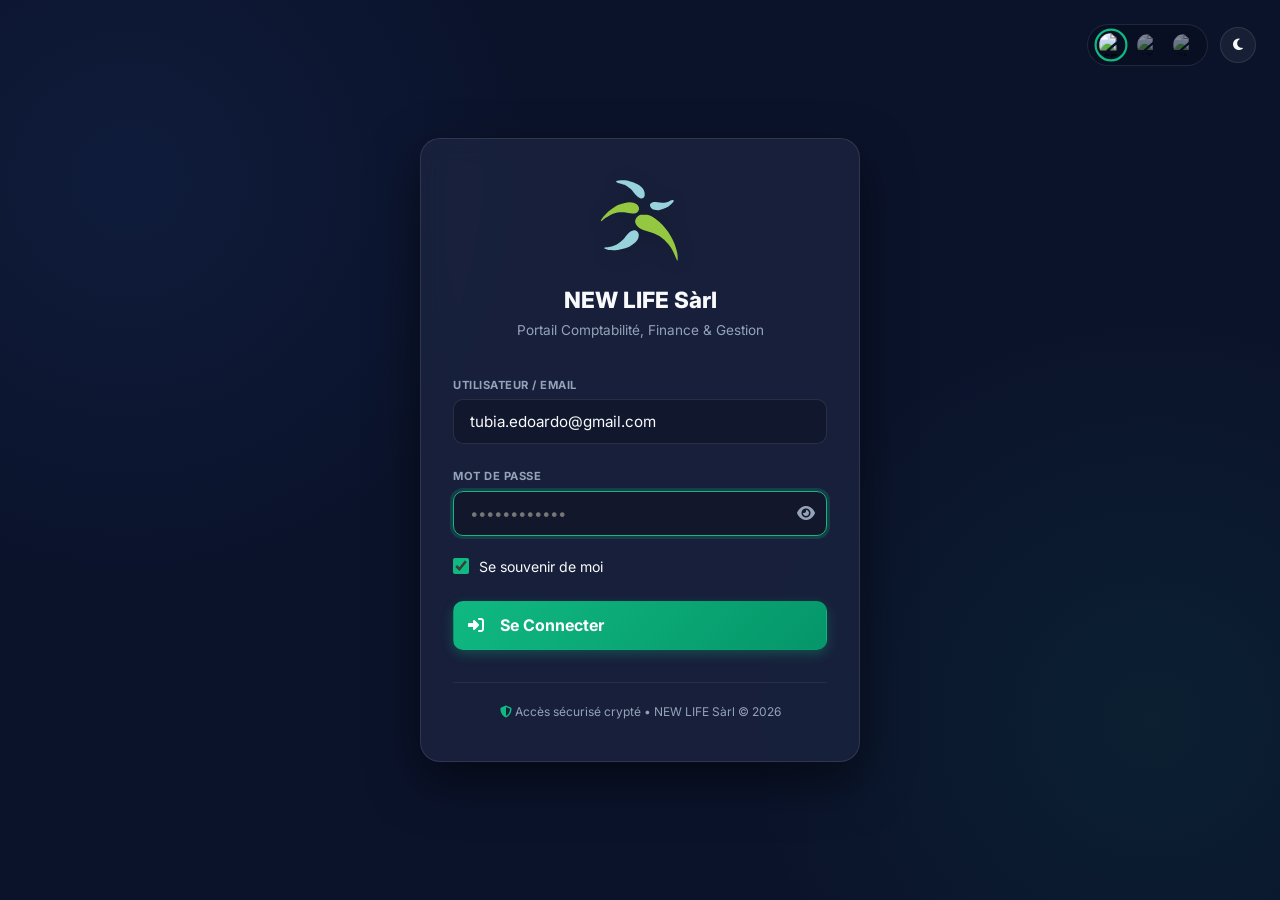
==== aml.html @ 0101e318 "mod 01" ====
<!DOCTYPE html>
<html lang="fr">
<head>
    <meta charset="UTF-8">
    <meta name="viewport" content="width=device-width, initial-scale=1.0">
    <meta http-equiv="Cache-Control" content="no-cache, no-store, must-revalidate">
    <meta http-equiv="Pragma" content="no-cache">
    <meta http-equiv="Expires" content="0">
    <title>Conformité AML / LBC-FT - NEW LIFE Sàrl</title>
    <!-- Google Fonts Inter -->
    <link href="https://fonts.googleapis.com/css2?family=Inter:wght@300;400;500;600;700;800&display=swap" rel="stylesheet">
    <!-- FontAwesome Icons -->
    <link rel="stylesheet" href="https://cdnjs.cloudflare.com/ajax/libs/font-awesome/6.4.0/css/all.min.css">
    <!-- SheetJS & jsPDF -->
    <script src="https://cdn.sheetjs.com/xlsx-latest/package/dist/xlsx.full.min.js"></script>
    <script src="https://cdnjs.cloudflare.com/ajax/libs/jspdf/2.5.1/jspdf.umd.min.js"></script>
    <script src="https://cdnjs.cloudflare.com/ajax/libs/jspdf-autotable/3.5.28/jspdf.plugin.autotable.min.js"></script>
    <!-- Stylesheet -->
    <link rel="stylesheet" href="style.css?v=20261008">
    <!-- Auth Guard -->
    <script src="auth.js"></script>
    <style>
        .asset-grid {
            display: grid;
            grid-template-columns: repeat(auto-fit, minmax(340px, 1fr));
            gap: 1.5rem;
            margin-bottom: 1.5rem;
        }
        .asset-card {
            background: var(--bg-dark-card);
            border: 1px solid var(--border-color);
            border-radius: 14px;
            padding: 1.25rem;
            position: relative;
            transition: all 0.2s ease;
        }
        .asset-card:hover {
            border-color: var(--accent-emerald);
            transform: translateY(-2px);
        }
        .asset-card.draggable-card {
            cursor: grab;
            user-select: none;
        }
        .asset-card.draggable-card:active {
            cursor: grabbing;
        }
        .asset-card.is-dragging {
            opacity: 0.35;
            transform: scale(0.97);
            border: 2px dashed var(--accent-emerald) !important;
            box-shadow: 0 12px 30px rgba(16, 185, 129, 0.25);
        }
        .asset-card.drag-over-target {
            border: 2px solid var(--accent-emerald) !important;
            box-shadow: 0 0 20px rgba(16, 185, 129, 0.45);
            transform: scale(1.02);
        }
        .drag-handle {
            cursor: grab;
            padding: 3px 6px;
            border-radius: 6px;
            color: var(--text-muted);
            background: rgba(255,255,255,0.04);
            border: 1px solid rgba(255,255,255,0.08);
            transition: all 0.2s ease;
            display: inline-flex;
            align-items: center;
            justify-content: center;
            font-size: 0.85rem;
        }
        .drag-handle:hover {
            color: var(--accent-emerald);
            border-color: var(--accent-emerald);
            background: rgba(16, 185, 129, 0.12);
        }
        .asset-badge-pcn {
            font-size: 0.75rem;
            font-weight: 700;
            padding: 0.2rem 0.5rem;
            border-radius: 6px;
            display: inline-block;
        }
        .aml-threshold-btn.active {
            box-shadow: 0 0 12px rgba(16, 185, 129, 0.4);
        }
    </style>
</head>
<body>
    <div class="app-container">
        <!-- Sidebar Navigation -->
        <aside class="sidebar glass-panel">
            <div class="logo-container">
                <img src="uploads/Loghi/Loghi NL Claude/NewLife_figura.svg" alt="NEW LIFE" class="logo-img">
                <div class="logo-title">NEW LIFE Sàrl</div>
                <div class="logo-subtitle">Luxembourg</div>
            </div>

            <nav class="nav-menu">
                <div class="nav-section-title" data-i18n="nav_section_modules">MODULES</div>
                <a href="index.html" class="nav-item">
                    <i class="fa-solid fa-building"></i>
                    <span data-i18n="nav_societe">La Société</span>
                </a>
                <a href="tableau_financier.html" class="nav-item">
                    <i class="fa-solid fa-chart-line"></i>
                    <span data-i18n="nav_tableau_financier">Tableau Financier</span>
                </a>
                <a href="banca.html" class="nav-item">
                    <i class="fa-solid fa-building-columns"></i>
                    <span data-i18n="nav_banca">Compte Courant</span>
                </a>
                <a href="contabilita.html" class="nav-item">
                    <i class="fa-solid fa-book-bookmark"></i>
                    <span data-i18n="nav_contabilita">Comptabilité PCN</span>
                </a>
                <a href="ammortamenti.html" class="nav-item">
                    <i class="fa-solid fa-calculator"></i>
                    <span data-i18n="nav_ammortamenti">Amortissements</span>
                </a>
                <a href="partecipazioni.html" class="nav-item">
                    <i class="fa-solid fa-shapes"></i>
                    <span data-i18n="nav_partecipazioni">Participations</span>
                </a>
                <a href="aml.html" class="nav-item active">
                    <i class="fa-solid fa-shield-halved"></i>
                    <span data-i18n="nav_aml">Conformité AML (LBC-FT)</span>
                </a>
                <a href="documenti.html" class="nav-item">
                    <i class="fa-solid fa-folder-open"></i>
                    <span data-i18n="nav_documenti">Documents Société</span>
                </a>
                <a href="strumenti.html" class="nav-item">
                    <i class="fa-solid fa-toolbox"></i>
                    <span data-i18n="nav_strumenti">Outils & Passwords</span>
                </a>

                <div class="nav-section-title" data-i18n="nav_section_tools">GESTION</div>
                <button class="btn-sidebar-action" onclick="refreshAppGlobalData(this)">
                    <i class="fa-solid fa-rotate-right"></i>
                    <span data-i18n="nav_refresh_data">Actualiser</span>
                </button>
            </nav>

            <div class="sidebar-footer">
                <div class="update-badge">
                    <span data-i18n="last_update">Dernière mise à jour :</span>
                    <strong id="sidebar-updated-at">--/--/----</strong>
                </div>
            </div>
        </aside>

        <!-- Main Content -->
        <main class="main-content">
            <!-- Topbar -->
            <header class="topbar glass-panel">
                <div class="topbar-title-area">
                    <h1 data-i18n="aml_title"><i class="fa-solid fa-shield-halved text-emerald"></i> Registre des Recettes & Conformité AML / LBC-FT</h1>
                    <p data-i18n="aml_desc">Contrôle anti-blanchiment des entrées de fonds, mandats d'administrateur et dossiers KYC (Loi 12 Nov 2004 / AED / CSSF).</p>
                </div>

                <div class="topbar-actions">
                    <!-- AML Manual Button -->
                    <button id="btn-open-aml-manual" class="btn btn-secondary btn-sm" onclick="openAmlManualModal()" style="display: flex; align-items: center; gap: 0.5rem; font-weight: 600; border-color: rgba(16,185,129,0.4); background: rgba(16,185,129,0.08); margin-right: 0.5rem;">
                        <i class="fa-solid fa-book-open text-emerald"></i>
                        <span data-i18n="btn_aml_manual">Guide & Manuel AML</span>
                    </button>

                    <!-- Language Selector -->
                    <div class="lang-selector">
                        <button class="lang-btn" data-lang="fr" title="Français">
                            <img src="https://flagcdn.com/w40/fr.png" alt="FR">
                        </button>
                        <button class="lang-btn" data-lang="it" title="Italiano">
                            <img src="https://flagcdn.com/w40/it.png" alt="IT">
                        </button>
                        <button class="lang-btn" data-lang="en" title="English">
                            <img src="https://flagcdn.com/w40/gb.png" alt="EN">
                        </button>
                    </div>

                    <!-- Theme Toggle -->
                    <button class="theme-toggle-btn" id="theme-toggle-btn" title="Changer de thème">
                        <i class="fa-solid fa-moon"></i>
                    </button>
                </div>
            </header>

            <!-- Summary KPI Strip -->
            <div class="kpi-grid">
                <div class="kpi-card">
                    <div class="kpi-header">
                        <span class="kpi-title" data-i18n="aml_kpi_total_volume">Volume Total Contrôlé</span>
                        <div class="kpi-icon emerald"><i class="fa-solid fa-vault"></i></div>
                    </div>
                    <div class="kpi-value text-emerald" id="aml-kpi-volume">863.676,06 €</div>
                </div>

                <div class="kpi-card">
                    <div class="kpi-header">
                        <span class="kpi-title" data-i18n="aml_kpi_total_ops">Factures & Recettes</span>
                        <div class="kpi-icon blue"><i class="fa-solid fa-file-invoice-dollar"></i></div>
                    </div>
                    <div class="kpi-value text-blue" id="aml-kpi-ops">109</div>
                </div>

                <div class="kpi-card">
                    <div class="kpi-header">
                        <span class="kpi-title" data-i18n="aml_kpi_compliant_pct">Conformité KYC</span>
                        <div class="kpi-icon emerald"><i class="fa-solid fa-circle-check"></i></div>
                    </div>
                    <div class="kpi-value text-emerald" id="aml-kpi-compliance">100%</div>
                </div>

                <div class="kpi-card">
                    <div class="kpi-header">
                        <span class="kpi-title" data-i18n="aml_kpi_attention">Vigilance Active</span>
                        <div class="kpi-icon amber"><i class="fa-solid fa-triangle-exclamation"></i></div>
                    </div>
                    <div class="kpi-value text-amber" id="aml-kpi-attention">0</div>
                </div>

                <div class="kpi-card">
                    <div class="kpi-header">
                        <span class="kpi-title" data-i18n="aml_kpi_pep_count">Exposition PEP / RBE</span>
                        <div class="kpi-icon cyan"><i class="fa-solid fa-user-shield"></i></div>
                    </div>
                    <div class="kpi-value text-cyan" id="aml-kpi-pep">0</div>
                </div>
            </div>

            <!-- Tab Navigation -->
            <div class="tabs-nav">
                <button class="tab-btn active" data-tab="tab-aml-registry" data-i18n="tab_aml_registry">1. Registre des Entrées & AML</button>
                <button class="tab-btn" data-tab="tab-aml-clients" data-i18n="tab_aml_clients">2. Cartographie Mandats & Clients</button>
                <button class="tab-btn" data-tab="tab-aml-matrix" data-i18n="tab_aml_matrix">3. Cadre Légal & Matrice Risques</button>
                <button class="tab-btn" data-tab="tab-aml-simulator" data-i18n="tab_aml_simulator">4. Simulateur Due Diligence</button>
            </div>

            <!-- TAB 1: Registre des Entrées & Contrôle AML -->
            <div class="tab-content active" id="tab-aml-registry">
                <!-- Advanced Filter Bar -->
                <div class="filter-bar glass-panel" style="margin-bottom: 1.25rem;">
                    <!-- Threshold Fast Buttons -->
                    <div class="filter-group" style="margin-bottom: 0.75rem; width: 100%;">
                        <label style="font-weight: 700; color: var(--text-muted); font-size: 0.8rem; display: block; margin-bottom: 0.35rem;">
                            <i class="fa-solid fa-filter text-emerald"></i> <span data-i18n="filter_aml_threshold">Seuils de Vigilance AML</span> :
                        </label>
                        <div style="display: flex; gap: 0.5rem; flex-wrap: wrap;">
                            <button class="btn btn-primary btn-sm aml-threshold-btn active" data-threshold="0">
                                <i class="fa-solid fa-layer-group"></i> <span data-i18n="filter_aml_all">Toutes Recettes (≥ 0 €)</span>
                            </button>
                            <button class="btn btn-secondary btn-sm aml-threshold-btn" data-threshold="5000">
                                <i class="fa-solid fa-shield-halved text-blue"></i> <span data-i18n="filter_aml_5k">≥ 5.000 € (Standard)</span>
                            </button>
                            <button class="btn btn-secondary btn-sm aml-threshold-btn" data-threshold="10000">
                                <i class="fa-solid fa-scale-balanced text-cyan"></i> <span data-i18n="filter_aml_10k">≥ 10.000 € (Seuil Légal UE)</span>
                            </button>
                            <button class="btn btn-secondary btn-sm aml-threshold-btn" data-threshold="25000">
                                <i class="fa-solid fa-gem text-purple" style="color: #a78bfa;"></i> <span data-i18n="filter_aml_25k">≥ 25.000 € (Grandes Facturations)</span>
                            </button>
                        </div>
                    </div>

                    <!-- Dropdown Filters & Search -->
                    <div style="display: grid; grid-template-columns: repeat(auto-fit, minmax(200px, 1fr)); gap: 0.75rem; width: 100%;">
                        <div>
                            <label style="font-size: 0.75rem; color: var(--text-muted); display: block; margin-bottom: 0.25rem;" data-i18n="lbl_search_aml">Recherche (Société, facture...)</label>
                            <input type="text" id="aml-search-input" class="filter-input" style="width: 100%;" placeholder="Rechercher..." data-i18n-placeholder="ph_search_aml">
                        </div>

                        <div>
                            <label style="font-size: 0.75rem; color: var(--text-muted); display: block; margin-bottom: 0.25rem;" data-i18n="filter_client">Société Débitrice</label>
                            <select id="aml-filter-client" class="filter-select" style="width: 100%;">
                                <!-- Populated dynamically -->
                            </select>
                        </div>

                        <div>
                            <label style="font-size: 0.75rem; color: var(--text-muted); display: block; margin-bottom: 0.25rem;" data-i18n="filter_year">Exercice Fiscal</label>
                            <select id="aml-filter-year" class="filter-select" style="width: 100%;">
                                <option value="ALL">Tous les exercices</option>
                                <option value="2026">2026 (En cours)</option>
                                <option value="2025">2025 (Clôturé)</option>
                                <option value="2024">2024 (Clôturé)</option>
                                <option value="2023">2023</option>
                                <option value="2022">2022</option>
                                <option value="2021">2021</option>
                                <option value="2020">2020</option>
                                <option value="2019">2019</option>
                            </select>
                        </div>

                        <div>
                            <label style="font-size: 0.75rem; color: var(--text-muted); display: block; margin-bottom: 0.25rem;" data-i18n="filter_entity_type">Type de Société</label>
                            <select id="aml-filter-entity-type" class="filter-select" style="width: 100%;">
                                <option value="ALL">Toutes les formes</option>
                                <option value="SICAV_REGULEE">SICAV / Fonds Régulé CSSF</option>
                                <option value="SPF_PATRIMONIALE">SPF (Société Patrimoniale)</option>
                                <option value="SARL_COMMERCIALE">Sàrl Commerciale</option>
                                <option value="SA_COMMERCIALE">SA Commerciale</option>
                                <option value="SCSP_INVESTISSEMENT">SCSp Véhicule d'Investissement</option>
                            </select>
                        </div>

                        <div>
                            <label style="font-size: 0.75rem; color: var(--text-muted); display: block; margin-bottom: 0.25rem;" data-i18n="filter_kyc_status">Statut KYC</label>
                            <select id="aml-filter-kyc-status" class="filter-select" style="width: 100%;">
                                <option value="ALL">Tous les statuts</option>
                                <option value="CONFORME">🟢 Conforme</option>
                                <option value="A_COMPLETER">🟡 À Compléter</option>
                                <option value="VIGILANCE_RENFORCEE">🔴 Vigilance Renforcée</option>
                            </select>
                        </div>
                    </div>
                </div>

                <!-- Table Container -->
                <div class="chart-card">
                    <div class="chart-header">
                        <h2 class="chart-title"><i class="fa-solid fa-list-check text-emerald"></i> <span data-i18n="aml_table_title">Registre Exhaustif des Encaissements Contrôlés</span></h2>
                        <div class="filter-group">
                            <button id="btn-export-aml-excel" class="btn btn-secondary btn-sm">
                                <i class="fa-solid fa-file-excel text-emerald"></i> <span data-i18n="btn_export_aml_excel">Excel</span>
                            </button>
                            <button id="btn-export-aml-csv" class="btn btn-secondary btn-sm">
                                <i class="fa-solid fa-file-csv text-blue"></i> <span data-i18n="btn_export_aml_csv">CSV</span>
                            </button>
                            <button id="btn-export-aml-pdf" class="btn btn-primary btn-sm">
                                <i class="fa-solid fa-file-pdf"></i> <span data-i18n="btn_export_aml_pdf">Rapport PDF</span>
                            </button>
                        </div>
                    </div>

                    <div class="table-container">
                        <table class="custom-table" id="aml-registry-table">
                            <thead>
                                <tr>
                                    <th data-i18n="th_date">Date</th>
                                    <th data-i18n="th_client_debtor">Société Débitrice</th>
                                    <th data-i18n="th_mandate_service">Mandat / Prestation</th>
                                    <th data-i18n="th_invoice_nr">N° Facture</th>
                                    <th class="text-right" data-i18n="th_amount_ht">Montant HT</th>
                                    <th class="text-right" data-i18n="th_tva">TVA</th>
                                    <th class="text-right" data-i18n="th_amount_ttc">Total TTC (€)</th>
                                    <th style="text-align: center;" data-i18n="th_aml_level">Seuil AML</th>
                                    <th style="text-align: center;" data-i18n="th_aml_risk">Risque AML</th>
                                    <th style="text-align: center;" data-i18n="th_kyc_status">Statut KYC</th>
                                    <th style="text-align: center;" data-i18n="th_action_kyc">Dossier KYC</th>
                                </tr>
                            </thead>
                            <tbody id="aml-registry-tbody">
                                <!-- Injected dynamically via JS -->
                            </tbody>
                        </table>
                    </div>
                </div>
            </div>

            <!-- TAB 2: Cartographie des Clients & Mandats -->
            <div class="tab-content" id="tab-aml-clients">
                <div style="display: flex; justify-content: space-between; align-items: center; margin-bottom: 1.25rem; background: var(--bg-dark-card); border: 1px solid var(--border-color); border-radius: 12px; padding: 0.85rem 1.25rem; flex-wrap: wrap; gap: 0.75rem;">
                    <div style="display: flex; align-items: center; gap: 0.75rem; font-size: 0.875rem; color: var(--text-muted);">
                        <span style="display: inline-flex; align-items: center; justify-content: center; width: 34px; height: 34px; border-radius: 8px; background: rgba(16, 185, 129, 0.15); color: var(--accent-emerald);">
                            <i class="fa-solid fa-arrows-up-down-left-right"></i>
                        </span>
                        <div>
                            <strong style="color: var(--text-main);" data-i18n="aml_drag_title">Mode Réorganisation Libre (Drag & Drop)</strong>
                            <div style="font-size: 0.8rem; color: var(--text-muted);" data-i18n="aml_drag_desc">Glissez-déposez les fiches pour les réorganiser. L'ordre est sauvegardé automatiquement.</div>
                        </div>
                    </div>
                    <button class="btn btn-secondary btn-sm" onclick="resetAmlCardsOrder()" title="Réinitialiser l'ordre" style="display: inline-flex; align-items: center; gap: 0.4rem; white-space: nowrap;">
                        <i class="fa-solid fa-arrow-rotate-left"></i> <span data-i18n="btn_reset_order">Réinitialiser l'Ordre</span>
                    </button>
                </div>
                <div class="asset-grid" id="aml-clients-container">
                    <!-- Populated dynamically via JS -->
                </div>
            </div>

            <!-- TAB 3: Cadre Légal & Matrice des Risques -->
            <div class="tab-content" id="tab-aml-matrix">
                <div id="aml-matrix-content">
                    <!-- Populated dynamically via JS -->
                </div>
            </div>

            <!-- TAB 4: Simulateur Due Diligence -->
            <div class="tab-content" id="tab-aml-simulator">
                <div class="chart-card">
                    <div class="chart-header">
                        <h2 class="chart-title"><i class="fa-solid fa-wand-magic-sparkles text-emerald"></i> <span data-i18n="aml_sim_title">Simulateur d'Évaluation de Risque Client (Due Diligence Tool)</span></h2>
                    </div>

                    <p style="font-size: 0.85rem; color: var(--text-muted); margin-bottom: 1.5rem;" data-i18n="aml_sim_intro">
                        Évaluez instantanément le score de risque LBC-FT (0 à 100) et déterminez le niveau de vigilance requis (Standard ou Renforcée) pour tout nouveau mandat d'administrateur ou client.
                    </p>

                    <div class="charts-grid-equal" style="margin-bottom: 1.5rem;">
                        <div>
                            <label style="font-weight: 600; font-size: 0.85rem; color: var(--text-muted); display: block; margin-bottom: 0.35rem;" data-i18n="aml_sim_lbl_entity">Forme Juridique & Statut</label>
                            <select id="sim-entity-type" class="filter-select" style="width: 100%;">
                                <option value="SICAV_REGULEE">SICAV / Fonds Régulé CSSF (Faible risque)</option>
                                <option value="INSTITUTION_REGULEE">Société de Gestion / Banque (Faible risque)</option>
                                <option value="SARL_COMMERCIALE" selected>Société Commerciale Sàrl (Risque Standard)</option>
                                <option value="SA_COMMERCIALE">Société Anonyme SA (Risque Standard)</option>
                                <option value="SPF_PATRIMONIALE">SPF - Société de Gestion de Patrimoine Familial</option>
                                <option value="SCSP_INVESTISSEMENT">SCSp - Société en Commandite Spéciale</option>
                            </select>
                        </div>

                        <div>
                            <label style="font-weight: 600; font-size: 0.85rem; color: var(--text-muted); display: block; margin-bottom: 0.35rem;" data-i18n="aml_sim_lbl_jurisdiction">Juridiction du Siège Social</label>
                            <select id="sim-country" class="filter-select" style="width: 100%;">
                                <option value="LU" selected>Luxembourg (Place financière régulée)</option>
                                <option value="IT">Italie (Union Européenne)</option>
                                <option value="FR">France (Union Européenne)</option>
                                <option value="BE">Belgique (Union Européenne)</option>
                                <option value="DE">Allemagne (Union Européenne)</option>
                                <option value="CH">Suisse (Pays tiers équivalent)</option>
                                <option value="BR">Brésil (Vigilance investissement international)</option>
                                <option value="OTHER">Autre Pays Tiers (Hors UE)</option>
                            </select>
                        </div>

                        <div>
                            <label style="font-weight: 600; font-size: 0.85rem; color: var(--text-muted); display: block; margin-bottom: 0.35rem;" data-i18n="aml_sim_lbl_pep">Présence d'une Personne Politiquement Exposée (PEP)</label>
                            <select id="sim-is-pep" class="filter-select" style="width: 100%;">
                                <option value="NO" selected>Non (Aucun dirigeant ou UBO n'est PEP)</option>
                                <option value="YES">Oui (Dirigeant ou Bénéficiaire Effectif PEP)</option>
                            </select>
                        </div>

                        <div>
                            <label style="font-weight: 600; font-size: 0.85rem; color: var(--text-muted); display: block; margin-bottom: 0.35rem;" data-i18n="aml_sim_lbl_structure">Structure de l'Actionnariat / UBO</label>
                            <select id="sim-structure" class="filter-select" style="width: 100%;">
                                <option value="DIRECT" selected>Directe & Transparente (Personne physique directe)</option>
                                <option value="COMPLEX">Chaîne de détention avec plusieurs holdings</option>
                                <option value="TRUST">Fiducie / Trust / Structure fiduciaire</option>
                            </select>
                        </div>

                        <div>
                            <label style="font-weight: 600; font-size: 0.85rem; color: var(--text-muted); display: block; margin-bottom: 0.35rem;" data-i18n="aml_sim_lbl_volume">Volume Annuel d'Honoraires Prévu (€)</label>
                            <input type="number" id="sim-volume" class="filter-input" style="width: 100%;" value="20000" placeholder="20000">
                        </div>
                    </div>

                    <div style="margin-bottom: 1.5rem;">
                        <button id="btn-calc-due-diligence" class="btn btn-primary">
                            <i class="fa-solid fa-calculator"></i> <span data-i18n="aml_sim_btn_calc">Calculer l'Évaluation Due Diligence</span>
                        </button>
                    </div>

                    <div id="sim-results-box">
                        <!-- Injected via JS -->
                    </div>
                </div>
            </div>
        </main>
    </div>

    <!-- Modal Dossier KYC / AML -->
    <div class="modal-overlay" id="aml-kyc-modal">
        <div class="modal-container" style="max-width: 750px;">
            <div class="modal-header">
                <h3 class="modal-title" id="modal-kyc-title"><i class="fa-solid fa-shield-halved text-emerald"></i> <span data-i18n="kyc_modal_title">Dossier KYC / AML</span></h3>
                <button class="modal-close-btn" onclick="closeAmlKycModal()">&times;</button>
            </div>
            <div class="modal-body" id="modal-kyc-body">
                <div style="display: grid; grid-template-columns: 1fr 1fr; gap: 1rem; margin-bottom: 1rem;">
                    <div>
                        <label style="font-size: 0.75rem; color: var(--text-muted); display: block; margin-bottom: 0.25rem;" data-i18n="kyc_lbl_legal_name">Dénomination Légale</label>
                        <input type="text" id="kyc-input-legal-name" class="filter-input" style="width: 100%;">
                    </div>
                    <div>
                        <label style="font-size: 0.75rem; color: var(--text-muted); display: block; margin-bottom: 0.25rem;" data-i18n="kyc_lbl_entity_type">Forme Juridique</label>
                        <select id="kyc-input-entity-type" class="filter-select" style="width: 100%;">
                            <option value="SICAV_REGULEE">SICAV Régulée CSSF</option>
                            <option value="INSTITUTION_REGULEE">Institution Régulée / Société de Gestion</option>
                            <option value="SPF_PATRIMONIALE">SPF (Société Patrimoniale Familiale)</option>
                            <option value="SARL_COMMERCIALE">Sàrl Commerciale</option>
                            <option value="SA_COMMERCIALE">SA Commerciale</option>
                            <option value="SCSP_INVESTISSEMENT">SCSp Véhicule d'Investissement</option>
                        </select>
                    </div>
                    <div>
                        <label style="font-size: 0.75rem; color: var(--text-muted); display: block; margin-bottom: 0.25rem;" data-i18n="kyc_lbl_rcs">N° RCSL Luxembourg</label>
                        <input type="text" id="kyc-input-rcs" class="filter-input" style="width: 100%;">
                    </div>
                    <div>
                        <label style="font-size: 0.75rem; color: var(--text-muted); display: block; margin-bottom: 0.25rem;" data-i18n="kyc_lbl_matricule">N° Matricule National</label>
                        <input type="text" id="kyc-input-matricule" class="filter-input" style="width: 100%;">
                    </div>
                    <div>
                        <label style="font-size: 0.75rem; color: var(--text-muted); display: block; margin-bottom: 0.25rem;" data-i18n="kyc_lbl_tva">N° TVA</label>
                        <input type="text" id="kyc-input-tva" class="filter-input" style="width: 100%;">
                    </div>
                    <div>
                        <label style="font-size: 0.75rem; color: var(--text-muted); display: block; margin-bottom: 0.25rem;" data-i18n="kyc_lbl_country">Pays du Siège</label>
                        <input type="text" id="kyc-input-country" class="filter-input" style="width: 100%;">
                    </div>
                    <div style="grid-column: 1 / -1;">
                        <label style="font-size: 0.75rem; color: var(--text-muted); display: block; margin-bottom: 0.25rem;" data-i18n="kyc_lbl_address">Adresse du Siège Social</label>
                        <input type="text" id="kyc-input-address" class="filter-input" style="width: 100%;">
                    </div>
                    <div>
                        <label style="font-size: 0.75rem; color: var(--text-muted); display: block; margin-bottom: 0.25rem;" data-i18n="kyc_lbl_postal_code">Code Postal</label>
                        <input type="text" id="kyc-input-postal-code" class="filter-input" style="width: 100%;">
                    </div>
                    <div>
                        <label style="font-size: 0.75rem; color: var(--text-muted); display: block; margin-bottom: 0.25rem;" data-i18n="kyc_lbl_city">Ville</label>
                        <input type="text" id="kyc-input-city" class="filter-input" style="width: 100%;">
                    </div>
                    <div style="grid-column: 1 / -1;">
                        <label style="font-size: 0.75rem; color: var(--text-muted); display: block; margin-bottom: 0.25rem;" data-i18n="kyc_lbl_mandate">Nature du Mandat / Prestations</label>
                        <input type="text" id="kyc-input-mandate" class="filter-input" style="width: 100%;">
                    </div>
                    <div>
                        <label style="font-size: 0.75rem; color: var(--text-muted); display: block; margin-bottom: 0.25rem;" data-i18n="kyc_lbl_risk_level">Niveau de Risque LBC-FT</label>
                        <select id="kyc-input-risk-level" class="filter-select" style="width: 100%;">
                            <option value="LOW">🟢 Faible (Low Risk)</option>
                            <option value="MEDIUM">🟡 Moyen (Medium Risk)</option>
                            <option value="HIGH">🔴 Élevé (High Risk / EDD)</option>
                        </select>
                    </div>
                    <div>
                        <label style="font-size: 0.75rem; color: var(--text-muted); display: block; margin-bottom: 0.25rem;" data-i18n="kyc_lbl_kyc_status">Statut de Conformité Dossier</label>
                        <select id="kyc-input-kyc-status" class="filter-select" style="width: 100%;">
                            <option value="CONFORME">🟢 Conforme (Complet)</option>
                            <option value="A_COMPLETER">🟡 À Compléter</option>
                            <option value="VIGILANCE_RENFORCEE">🔴 Vigilance Renforcée</option>
                        </select>
                    </div>
                    <div style="grid-column: 1 / -1; display: flex; align-items: center; gap: 0.5rem; background: rgba(255,255,255,0.03); padding: 0.75rem; border-radius: 8px;">
                        <input type="checkbox" id="kyc-input-is-pep" style="width: 18px; height: 18px;">
                        <label for="kyc-input-is-pep" style="font-weight: 600; font-size: 0.85rem; cursor: pointer;" data-i18n="kyc_lbl_pep_checkbox">
                            Personne Politiquement Exposée (PEP) ou liée à une PEP
                        </label>
                    </div>
                    <div style="grid-column: 1 / -1;">
                        <label style="font-size: 0.75rem; color: var(--text-muted); display: block; margin-bottom: 0.25rem;" data-i18n="kyc_lbl_pep_details">Détails PEP (Fonction officielle, pays...)</label>
                        <input type="text" id="kyc-input-pep-details" class="filter-input" style="width: 100%;" placeholder="Laisser vide si non PEP">
                    </div>
                </div>

                <div style="margin-bottom: 1rem;">
                    <label style="font-weight: 700; font-size: 0.85rem; color: var(--text-main); display: block; margin-bottom: 0.5rem;" data-i18n="kyc_lbl_ubo_section">
                        <i class="fa-solid fa-users text-emerald"></i> Bénéficiaires Effectifs (UBO / RBE) :
                    </label>
                    <div id="kyc-ubo-list-container">
                        <!-- Injected via JS -->
                    </div>
                </div>

                <div>
                    <label style="font-size: 0.75rem; color: var(--text-muted); display: block; margin-bottom: 0.25rem;" data-i18n="kyc_lbl_notes">Notes d'Audit & Pièces de Conformité</label>
                    <textarea id="kyc-input-notes" class="filter-input" style="width: 100%; height: 75px;" placeholder="Commentaires de Due Diligence..."></textarea>
                </div>
            </div>
            <div class="modal-footer">
                <button class="btn btn-secondary" onclick="closeAmlKycModal()" data-i18n="btn_cancel">Annuler</button>
                <button class="btn btn-primary" onclick="saveAmlKycModalData()">
                    <i class="fa-solid fa-floppy-disk"></i> <span data-i18n="btn_save_kyc">Enregistrer le Dossier</span>
                </button>
            </div>
        </div>
    </div>

    <!-- Modal Manuale / Guide AML LBC-FT -->
    <div class="modal-overlay" id="aml-manual-modal" style="display: none;">
        <div class="modal-content glass-panel" style="max-width: 950px; width: 95%; max-height: 90vh; display: flex; flex-direction: column;">
            <div class="modal-header" style="display: flex; justify-content: space-between; align-items: center; border-bottom: 1px solid var(--border-color); padding-bottom: 0.85rem;">
                <div style="display: flex; align-items: center; gap: 0.75rem;">
                    <i class="fa-solid fa-book-bookmark text-emerald" style="font-size: 1.4rem;"></i>
                    <div>
                        <h3 data-i18n="modal_manual_title" style="margin: 0; font-size: 1.15rem; font-weight: 700;">Guide Méthodologique & Manuel d'Utilisation AML / LBC-FT</h3>
                        <p data-i18n="modal_manual_sub" style="margin: 0; font-size: 0.75rem; color: var(--text-muted);">Loi du 12 Nov. 2004 • AED • Mandats d'Administrateur & Due Diligence</p>
                    </div>
                </div>
                <button class="btn-close" onclick="closeAmlManualModal()" style="background:none; border:none; color:var(--text-muted); font-size:1.25rem; cursor:pointer;"><i class="fa-solid fa-xmark"></i></button>
            </div>

            <!-- Toolbar in modal: Language selector + Actions -->
            <div style="display: flex; justify-content: space-between; align-items: center; padding: 0.75rem 1rem; background: rgba(255,255,255,0.02); border-bottom: 1px solid var(--border-color); flex-wrap: wrap; gap: 0.5rem;">
                <div class="filter-group-pills" style="margin: 0; display: flex; gap: 0.35rem;">
                    <button class="filter-pill manual-lang-pill active" data-manual-lang="it" onclick="setManualModalLang('it')">🇮🇹 Italiano</button>
                    <button class="filter-pill manual-lang-pill" data-manual-lang="fr" onclick="setManualModalLang('fr')">🇫🇷 Français</button>
                    <button class="filter-pill manual-lang-pill" data-manual-lang="en" onclick="setManualModalLang('en')">🇬🇧 English</button>
                </div>
                <div style="display: flex; gap: 0.5rem;">
                    <button class="btn btn-secondary btn-sm" onclick="printManualContent()">
                        <i class="fa-solid fa-print"></i> <span data-i18n="btn_print_manual">Imprimer</span>
                    </button>
                    <button class="btn btn-secondary btn-sm" onclick="openManualPdfTab()">
                        <i class="fa-solid fa-arrow-up-right-from-square"></i> <span data-i18n="btn_open_pdf_tab">Ouvrir PDF</span>
                    </button>
                    <button class="btn btn-primary btn-sm" onclick="downloadCurrentManualPdf()">
                        <i class="fa-solid fa-file-pdf"></i> <span data-i18n="btn_download_manual_pdf">Télécharger PDF</span>
                    </button>
                </div>
            </div>

            <!-- Reader Body -->
            <div class="modal-body" id="aml-manual-reader-body" style="overflow-y: auto; padding: 1.5rem; flex: 1; line-height: 1.6; font-size: 0.9rem; color: var(--text-main);">
                <!-- Dynamically populated via JS -->
            </div>

            <div class="modal-footer" style="display: flex; justify-content: space-between; align-items: center; border-top: 1px solid var(--border-color); padding-top: 0.75rem;">
                <span id="manual-footer-pdf-name" style="font-size: 0.75rem; color: var(--text-muted); font-family: monospace;">docs/Manuale_Conformita_AML_Antiriciclaggio_NEW_LIFE_IT.pdf</span>
                <button class="btn btn-secondary" onclick="closeAmlManualModal()" data-i18n="btn_close">Fermer</button>
            </div>
        </div>
    </div>

    <!-- Data & Scripts -->
    <script src="data.js?v=1791829229"></script>
    <script src="aml_data.js?v=1791829229"></script>
    <script src="i18n.js?v=20261008"></script>
    <script src="aml_app.js?v=20261008"></script>
</body>
</html>
---- style.css ----
:root {
    --bg-dark: #0b132b;
    --bg-dark-card: #1c2541;
    --bg-panel: rgba(28, 37, 65, 0.75);
    --text-main: #f8fafc;
    --text-muted: #94a3b8;
    --accent-emerald: #10b981;
    --accent-emerald-hover: #059669;
    --accent-blue: #3b82f6;
    --accent-blue-hover: #2563eb;
    --accent-amber: #f59e0b;
    --accent-rose: #f43f5e;
    --accent-cyan: #06b6d4;
    --border-color: rgba(255, 255, 255, 0.1);
    --border-subtle: rgba(255, 255, 255, 0.06);
    --glass-shadow: 0 10px 30px 0 rgba(0, 0, 0, 0.45);
    --sidebar-width: 290px;
}

/* Light Theme Variables */
body.theme-light {
    --bg-dark: #f1f5f9;
    --bg-dark-card: #ffffff;
    --bg-panel: rgba(255, 255, 255, 0.85);
    --text-main: #0f172a;
    --text-muted: #64748b;
    --border-color: #cbd5e1;
    --border-subtle: #e2e8f0;
    --glass-shadow: 0 10px 25px rgba(0, 0, 0, 0.06);
}

* {
    margin: 0;
    padding: 0;
    box-sizing: border-box;
    font-family: 'Inter', -apple-system, BlinkMacSystemFont, "Segoe UI", Roboto, sans-serif;
}

body {
    background-color: var(--bg-dark);
    color: var(--text-main);
    background-image: 
        radial-gradient(circle at 10% 20%, rgba(59, 130, 246, 0.08), transparent 30%),
        radial-gradient(circle at 90% 80%, rgba(16, 185, 129, 0.08), transparent 30%);
    background-attachment: fixed;
    min-height: 100vh;
    font-size: 14px;
    line-height: 1.5;
}

/* Utilities */
.text-emerald { color: var(--accent-emerald) !important; }
.text-blue { color: var(--accent-blue) !important; }
.text-amber { color: var(--accent-amber) !important; }
.text-rose { color: var(--accent-rose) !important; }
.text-cyan { color: var(--accent-cyan) !important; }
.text-muted { color: var(--text-muted) !important; }
.text-bold { font-weight: 700; }
.text-right { text-align: right; white-space: nowrap; }
.text-center { text-align: center; }

.glass-panel {
    background: var(--bg-panel);
    backdrop-filter: blur(14px);
    -webkit-backdrop-filter: blur(14px);
    border: 1px solid var(--border-color);
    border-radius: 14px;
    box-shadow: var(--glass-shadow);
}

.app-container {
    display: flex;
    min-height: 100vh;
}

/* Sidebar */
.sidebar {
    width: var(--sidebar-width);
    padding: 1.5rem 1.25rem;
    display: flex;
    flex-direction: column;
    margin: 1rem;
    height: calc(100vh - 2rem);
    position: sticky;
    top: 1rem;
    overflow-y: auto;
    z-index: 50;
    transition: all 0.3s ease;
}

.logo-container {
    display: flex;
    flex-direction: column;
    align-items: center;
    padding-bottom: 1.25rem;
    margin-bottom: 1.25rem;
    border-bottom: 1px solid var(--border-color);
    text-align: center;
}

.logo-badge {
    display: inline-flex;
    align-items: center;
    justify-content: center;
    width: 48px;
    height: 48px;
    border-radius: 12px;
    background: linear-gradient(135deg, #10b981, #0ea5e9);
    color: white;
    font-size: 1.5rem;
    font-weight: 800;
    margin-bottom: 0.5rem;
    box-shadow: 0 4px 15px rgba(16, 185, 129, 0.3);
}

.logo-img {
    max-width: 60px;
    max-height: 60px;
    height: auto;
    margin-bottom: 0.5rem;
    object-fit: contain;
    filter: drop-shadow(0 4px 10px rgba(0, 0, 0, 0.15));
    transition: transform 0.25s ease;
}

.logo-img:hover {
    transform: scale(1.05);
}

.logo-title {
    font-size: 1.2rem;
    font-weight: 800;
    letter-spacing: 0.5px;
    color: var(--text-main);
}

.logo-subtitle {
    font-size: 0.75rem;
    color: var(--text-muted);
    font-weight: 500;
}

.nav-menu {
    flex: 1;
    display: flex;
    flex-direction: column;
    gap: 0.4rem;
}

.nav-section-title {
    font-size: 0.7rem;
    text-transform: uppercase;
    letter-spacing: 1px;
    color: var(--text-muted);
    margin: 0.75rem 0 0.25rem 0.5rem;
    font-weight: 700;
}

.nav-item {
    display: flex;
    align-items: center;
    gap: 0.85rem;
    padding: 0.75rem 1rem;
    color: var(--text-muted);
    text-decoration: none;
    border-radius: 10px;
    font-weight: 600;
    font-size: 0.9rem;
    transition: all 0.2s ease;
    border: 1px solid transparent;
    flex: 1;
}

.nav-item-container {
    display: flex;
    align-items: center;
    position: relative;
    width: 100%;
    margin-bottom: 0.25rem;
}

.nav-eye-toggle-btn {
    background: none;
    border: none;
    cursor: pointer;
    padding: 0.4rem 0.6rem;
    border-radius: 8px;
    font-size: 1rem;
    transition: all 0.2s ease;
    margin-left: 0.35rem;
    display: inline-flex;
    align-items: center;
    justify-content: center;
    flex-shrink: 0;
}

.nav-eye-toggle-btn:hover {
    background: rgba(255, 255, 255, 0.12);
    transform: scale(1.15);
}

.nav-eye-active {
    color: var(--accent-emerald) !important;
}

.nav-eye-hidden {
    color: var(--accent-rose) !important;
}

.nav-item.nav-item-disabled {
    opacity: 0.55;
    border-color: rgba(244, 63, 94, 0.3);
}

.nav-item:hover {
    color: var(--text-main);
    background: rgba(255, 255, 255, 0.05);
    border-color: var(--border-subtle);
}

.nav-item.active {
    color: #ffffff;
    background: linear-gradient(135deg, rgba(16, 185, 129, 0.25), rgba(59, 130, 246, 0.2));
    border-color: rgba(16, 185, 129, 0.4);
    box-shadow: 0 4px 12px rgba(16, 185, 129, 0.15);
}

body.theme-light .nav-item.active {
    color: #065f46;
    background: #e6fcf5;
    border-color: #10b981;
}

.nav-item i {
    font-size: 1.1rem;
    width: 22px;
    text-align: center;
}

.sidebar-footer {
    padding-top: 1rem;
    border-top: 1px solid var(--border-color);
    margin-top: auto;
    font-size: 0.8rem;
}

.update-badge {
    background: rgba(255, 255, 255, 0.04);
    border: 1px solid var(--border-color);
    padding: 0.6rem 0.8rem;
    border-radius: 8px;
    margin-bottom: 0.75rem;
    display: flex;
    flex-direction: column;
    gap: 0.2rem;
}

.update-badge strong {
    font-family: 'JetBrains Mono', 'Segoe UI Mono', monospace;
    font-size: 0.82rem;
    color: var(--text-main);
    transition: all 0.3s ease;
}

.update-badge strong.updated-flash {
    color: var(--accent-emerald) !important;
    text-shadow: 0 0 10px rgba(16, 185, 129, 0.6);
    transform: scale(1.02);
}

.btn-sidebar-action {
    width: 100%;
    padding: 0.6rem;
    border-radius: 8px;
    border: 1px solid var(--border-color);
    background: rgba(255, 255, 255, 0.05);
    color: var(--text-main);
    font-weight: 600;
    cursor: pointer;
    display: flex;
    align-items: center;
    justify-content: center;
    gap: 0.5rem;
    transition: all 0.2s;
}

.btn-sidebar-action:hover {
    background: rgba(16, 185, 129, 0.15);
    border-color: var(--accent-emerald);
    color: var(--accent-emerald);
}

/* Main Content */
.main-content {
    flex: 1;
    padding: 1rem 1.5rem 2rem 0.5rem;
    overflow-x: hidden;
    max-width: calc(100vw - var(--sidebar-width) - 2rem);
}

/* Topbar */
.topbar {
    display: flex;
    justify-content: space-between;
    align-items: center;
    padding: 1rem 1.5rem;
    margin-bottom: 1.5rem;
    border-radius: 14px;
}

.topbar-title-area h1 {
    font-size: 1.45rem;
    font-weight: 800;
    color: var(--text-main);
    display: flex;
    align-items: center;
    gap: 0.65rem;
}

.topbar-title-area p {
    font-size: 0.85rem;
    color: var(--text-muted);
}

.topbar-actions {
    display: flex;
    align-items: center;
    gap: 1rem;
}

/* Lang Switcher */
.lang-selector {
    display: flex;
    align-items: center;
    gap: 0.4rem;
    background: rgba(0, 0, 0, 0.2);
    padding: 0.3rem 0.5rem;
    border-radius: 30px;
    border: 1px solid var(--border-color);
}

body.theme-light .lang-selector {
    background: #e2e8f0;
}

.lang-btn {
    background: none;
    border: 2px solid transparent;
    cursor: pointer;
    padding: 2px;
    border-radius: 50%;
    display: flex;
    align-items: center;
    justify-content: center;
    opacity: 0.5;
    transition: all 0.2s;
}

.lang-btn.active {
    opacity: 1;
    border-color: var(--accent-emerald);
    transform: scale(1.1);
}

.lang-btn img {
    width: 22px;
    height: 22px;
    border-radius: 50%;
    object-fit: cover;
}

.theme-toggle-btn {
    background: rgba(255, 255, 255, 0.05);
    border: 1px solid var(--border-color);
    color: var(--text-main);
    width: 36px;
    height: 36px;
    border-radius: 50%;
    display: flex;
    align-items: center;
    justify-content: center;
    cursor: pointer;
    transition: all 0.2s;
}

.theme-toggle-btn:hover {
    background: rgba(255, 255, 255, 0.1);
    color: var(--accent-amber);
}

/* KPI Cards Grid */
.kpi-grid {
    display: grid;
    grid-template-columns: repeat(auto-fit, minmax(240px, 1fr));
    gap: 1.25rem;
    margin-bottom: 1.5rem;
}

.kpi-card {
    background: var(--bg-dark-card);
    border: 1px solid var(--border-color);
    border-radius: 14px;
    padding: 1.25rem;
    position: relative;
    overflow: hidden;
    transition: transform 0.2s, border-color 0.2s, box-shadow 0.2s;
}

.kpi-card:hover {
    transform: translateY(-3px);
    border-color: rgba(16, 185, 129, 0.4);
    box-shadow: 0 8px 24px rgba(0, 0, 0, 0.3);
}

.kpi-header {
    display: flex;
    justify-content: space-between;
    align-items: center;
    margin-bottom: 0.75rem;
}

.kpi-title {
    font-size: 0.8rem;
    font-weight: 700;
    text-transform: uppercase;
    letter-spacing: 0.5px;
    color: var(--text-muted);
}

.kpi-icon {
    width: 38px;
    height: 38px;
    border-radius: 10px;
    display: flex;
    align-items: center;
    justify-content: center;
    font-size: 1.1rem;
}

.kpi-icon.emerald { background: rgba(16, 185, 129, 0.15); color: var(--accent-emerald); }
.kpi-icon.blue { background: rgba(59, 130, 246, 0.15); color: var(--accent-blue); }
.kpi-icon.amber { background: rgba(245, 158, 11, 0.15); color: var(--accent-amber); }
.kpi-icon.rose { background: rgba(244, 63, 94, 0.15); color: var(--accent-rose); }
.kpi-icon.cyan { background: rgba(6, 182, 212, 0.15); color: var(--accent-cyan); }

.kpi-value {
    font-size: 1.65rem;
    font-weight: 800;
    color: var(--text-main);
    letter-spacing: -0.5px;
    margin-bottom: 0.25rem;
}

.kpi-sub {
    font-size: 0.75rem;
    color: var(--text-muted);
    display: flex;
    align-items: center;
    gap: 0.35rem;
}

/* Filters and Controls */
.filter-bar {
    display: flex;
    flex-wrap: wrap;
    align-items: center;
    justify-content: space-between;
    gap: 1rem;
    padding: 1rem 1.25rem;
    margin-bottom: 1.5rem;
    border-radius: 12px;
}

.filter-group {
    display: flex;
    flex-wrap: wrap;
    align-items: center;
    gap: 0.75rem;
}

.filter-input, .filter-select {
    background: rgba(0, 0, 0, 0.25);
    border: 1px solid var(--border-color);
    color: var(--text-main);
    padding: 0.55rem 0.85rem;
    border-radius: 8px;
    font-size: 0.85rem;
    outline: none;
    transition: border-color 0.2s;
}

body.theme-light .filter-input, body.theme-light .filter-select {
    background: #ffffff;
    border-color: #cbd5e1;
}

.filter-input:focus, .filter-select:focus {
    border-color: var(--accent-emerald);
}

.filter-select option {
    background: var(--bg-dark-card);
    color: var(--text-main);
}

body.theme-light .filter-select option {
    background: #ffffff;
    color: #0f172a;
}

/* Buttons */
.btn {
    display: inline-flex;
    align-items: center;
    gap: 0.5rem;
    padding: 0.55rem 1rem;
    border-radius: 8px;
    font-size: 0.85rem;
    font-weight: 600;
    cursor: pointer;
    border: 1px solid transparent;
    transition: all 0.2s ease;
    text-decoration: none;
}

.btn-primary {
    background: linear-gradient(135deg, var(--accent-emerald), #059669);
    color: white;
    box-shadow: 0 4px 12px rgba(16, 185, 129, 0.3);
}

.btn-primary:hover {
    background: linear-gradient(135deg, #059669, #047857);
    transform: translateY(-1px);
}

.btn-secondary {
    background: rgba(255, 255, 255, 0.08);
    border-color: var(--border-color);
    color: var(--text-main);
}

.btn-secondary:hover {
    background: rgba(255, 255, 255, 0.15);
    border-color: var(--text-muted);
}

.btn-outline-emerald {
    background: transparent;
    border-color: var(--accent-emerald);
    color: var(--accent-emerald);
}

.btn-outline-emerald:hover {
    background: rgba(16, 185, 129, 0.15);
}

.btn-outline-rose {
    background: transparent;
    border-color: var(--accent-rose);
    color: var(--accent-rose);
}

.btn-outline-rose:hover {
    background: rgba(244, 63, 94, 0.15);
}

.btn-sm {
    padding: 0.35rem 0.65rem;
    font-size: 0.78rem;
}

/* Data Tables */
.table-container {
    overflow-x: auto;
    border-radius: 12px;
    border: 1px solid var(--border-color);
    margin-bottom: 1.5rem;
}

.custom-table {
    width: 100%;
    border-collapse: collapse;
    text-align: left;
    font-size: 0.85rem;
}

.custom-table th {
    background: rgba(0, 0, 0, 0.3);
    color: var(--text-muted);
    font-weight: 700;
    text-transform: uppercase;
    font-size: 0.75rem;
    letter-spacing: 0.5px;
    padding: 0.85rem 1rem;
    border-bottom: 1px solid var(--border-color);
    white-space: nowrap;
}

body.theme-light .custom-table th {
    background: #f8fafc;
}

.custom-table td {
    padding: 0.8rem 1rem;
    border-bottom: 1px solid var(--border-subtle);
    color: var(--text-main);
    vertical-align: middle;
}

.custom-table td.text-right {
    text-align: right;
    white-space: nowrap;
}

.custom-table tr:hover {
    background: rgba(255, 255, 255, 0.03);
}

body.theme-light .custom-table tr:hover {
    background: rgba(0, 0, 0, 0.02);
}

.custom-table tr:last-child td {
    border-bottom: none;
}

/* Badges */
.badge {
    display: inline-flex;
    align-items: center;
    gap: 0.3rem;
    padding: 0.2rem 0.55rem;
    border-radius: 6px;
    font-size: 0.75rem;
    font-weight: 600;
}

.badge-entree {
    background: rgba(16, 185, 129, 0.18);
    color: #34d399;
    border: 1px solid rgba(16, 185, 129, 0.3);
}

.badge-sortie {
    background: rgba(244, 63, 94, 0.18);
    color: #fb7185;
    border: 1px solid rgba(244, 63, 94, 0.3);
}

.badge-ord {
    background: rgba(59, 130, 246, 0.15);
    color: #60a5fa;
    border: 1px solid rgba(59, 130, 246, 0.3);
}

.badge-ext {
    background: rgba(245, 158, 11, 0.15);
    color: #fbbf24;
    border: 1px solid rgba(245, 158, 11, 0.3);
}

/* Chart Card */
.chart-card {
    background: var(--bg-dark-card);
    border: 1px solid var(--border-color);
    border-radius: 14px;
    padding: 1.25rem;
    margin-bottom: 1.5rem;
}

.chart-header {
    display: flex;
    justify-content: space-between;
    align-items: center;
    margin-bottom: 1rem;
}

.chart-title {
    font-size: 1rem;
    font-weight: 700;
    color: var(--text-main);
    display: flex;
    align-items: center;
    gap: 0.5rem;
}

.chart-wrapper {
    position: relative;
    width: 100%;
    min-height: 280px;
}

/* Modals */
.modal-overlay {
    position: fixed;
    top: 0;
    left: 0;
    width: 100vw;
    height: 100vh;
    background: rgba(0, 0, 0, 0.75);
    backdrop-filter: blur(8px);
    display: none;
    align-items: center;
    justify-content: center;
    z-index: 1000;
    padding: 1.5rem;
}

.modal-overlay.active {
    display: flex;
}

.modal-container {
    background: var(--bg-dark-card);
    border: 1px solid var(--border-color);
    border-radius: 16px;
    width: 100%;
    max-width: 900px;
    max-height: 90vh;
    overflow-y: auto;
    box-shadow: 0 20px 40px rgba(0, 0, 0, 0.6);
    display: flex;
    flex-direction: column;
}

.modal-header {
    display: flex;
    justify-content: space-between;
    align-items: center;
    padding: 1.25rem 1.5rem;
    border-bottom: 1px solid var(--border-color);
}

.modal-title {
    font-size: 1.15rem;
    font-weight: 700;
    color: var(--text-main);
    display: flex;
    align-items: center;
    gap: 0.5rem;
}

.modal-close-btn {
    background: none;
    border: none;
    color: var(--text-muted);
    font-size: 1.25rem;
    cursor: pointer;
    transition: color 0.2s;
}

.modal-close-btn:hover {
    color: var(--accent-rose);
}

.modal-body {
    padding: 1.5rem;
    flex: 1;
    overflow-y: auto;
}

.modal-footer {
    padding: 1rem 1.5rem;
    border-top: 1px solid var(--border-color);
    display: flex;
    justify-content: flex-end;
    gap: 0.75rem;
}

/* Tabs */
.tabs-nav {
    display: flex;
    gap: 0.5rem;
    border-bottom: 1px solid var(--border-color);
    margin-bottom: 1.5rem;
}

.tab-btn {
    background: none;
    border: none;
    padding: 0.75rem 1.25rem;
    color: var(--text-muted);
    font-weight: 600;
    cursor: pointer;
    position: relative;
    font-size: 0.9rem;
    transition: color 0.2s;
}

.tab-btn:hover {
    color: var(--text-main);
}

.tab-btn.active {
    color: var(--accent-emerald);
}

.tab-btn.active::after {
    content: '';
    position: absolute;
    bottom: -1px;
    left: 0;
    width: 100%;
    height: 2px;
    background: var(--accent-emerald);
}

.tab-content {
    display: none;
}

.tab-content.active {
    display: block;
}

/* Document cards */
.doc-grid {
    display: grid;
    grid-template-columns: repeat(auto-fill, minmax(280px, 1fr));
    gap: 1.25rem;
}

.doc-card {
    background: var(--bg-dark-card);
    border: 1px solid var(--border-color);
    border-radius: 12px;
    padding: 1.25rem;
    display: flex;
    flex-direction: column;
    justify-content: space-between;
    transition: transform 0.2s ease, box-shadow 0.2s ease, border-color 0.2s ease, opacity 0.2s ease;
    cursor: grab;
    user-select: none;
    position: relative;
}

.doc-card:active {
    cursor: grabbing;
}

.doc-card:hover {
    transform: translateY(-2px);
    border-color: rgba(59, 130, 246, 0.4);
    box-shadow: 0 8px 20px rgba(0, 0, 0, 0.25);
}

.doc-card.dragging {
    opacity: 0.35;
    transform: scale(0.96);
    border: 2px dashed var(--accent-blue) !important;
    background: rgba(59, 130, 246, 0.06) !important;
    box-shadow: none !important;
}

.doc-card.drag-over {
    border-color: var(--accent-emerald) !important;
    background: rgba(16, 185, 129, 0.08) !important;
    box-shadow: 0 0 0 2px var(--accent-emerald), 0 12px 28px rgba(0, 0, 0, 0.35) !important;
    transform: translateY(-4px) scale(1.02);
}

.doc-drag-handle {
    display: inline-flex;
    align-items: center;
    gap: 0.25rem;
    background: rgba(255, 255, 255, 0.05);
    border: 1px solid var(--border-subtle);
    padding: 0.25rem 0.45rem;
    border-radius: 8px;
    cursor: grab;
    transition: all 0.2s ease;
    user-select: none;
}

.doc-card:hover .doc-drag-handle {
    border-color: rgba(59, 130, 246, 0.35);
    background: rgba(59, 130, 246, 0.08);
}

.doc-drag-handle:hover {
    background: rgba(59, 130, 246, 0.15);
}

.doc-move-btn {
    background: none;
    border: none;
    color: var(--text-muted);
    cursor: pointer;
    padding: 0.15rem 0.35rem;
    border-radius: 4px;
    font-size: 0.72rem;
    display: inline-flex;
    align-items: center;
    justify-content: center;
    transition: all 0.15s ease;
}

.doc-move-btn:hover:not(:disabled) {
    color: var(--accent-blue);
    background: rgba(59, 130, 246, 0.25);
    transform: scale(1.1);
}

.doc-move-btn:disabled {
    cursor: not-allowed;
    opacity: 0.25;
}

.doc-drag-badge {
    display: inline-flex;
    align-items: center;
    gap: 0.4rem;
    font-size: 0.78rem;
    padding: 0.45rem 0.8rem;
    border-radius: 8px;
    background: rgba(59, 130, 246, 0.12);
    border: 1px solid rgba(59, 130, 246, 0.25);
    color: var(--accent-blue);
    font-weight: 600;
}

.doc-icon-wrapper {
    width: 44px;
    height: 44px;
    border-radius: 10px;
    background: rgba(59, 130, 246, 0.15);
    color: var(--accent-blue);
    display: flex;
    align-items: center;
    justify-content: center;
    font-size: 1.35rem;
}

.doc-name {
    font-weight: 700;
    font-size: 0.95rem;
    margin-bottom: 0.35rem;
    color: var(--text-main);
    word-break: break-word;
}

.doc-meta {
    font-size: 0.78rem;
    color: var(--text-muted);
    margin-bottom: 1rem;
    display: flex;
    flex-direction: column;
    gap: 0.25rem;
}

.doc-actions {
    display: flex;
    align-items: center;
    justify-content: space-between;
    padding-top: 0.75rem;
    border-top: 1px solid var(--border-subtle);
}

.doc-action-group {
    display: flex;
    gap: 0.4rem;
}

.doc-btn-icon {
    width: 32px;
    height: 32px;
    border-radius: 6px;
    display: flex;
    align-items: center;
    justify-content: center;
    border: 1px solid var(--border-color);
    background: rgba(255, 255, 255, 0.04);
    color: var(--text-muted);
    cursor: pointer;
    transition: all 0.2s;
    text-decoration: none;
}

.doc-btn-icon:hover {
    color: var(--text-main);
    background: rgba(255, 255, 255, 0.12);
}

.doc-btn-icon.view {
    color: var(--accent-blue);
}

.doc-btn-icon.view.available {
    background: rgba(16, 185, 129, 0.15);
    border-color: rgba(16, 185, 129, 0.4);
    color: #10b981;
}

.doc-btn-icon.view.available i {
    color: #10b981 !important;
}

.doc-btn-icon.view.available:hover {
    background: rgba(16, 185, 129, 0.28);
    border-color: #10b981;
    color: #34d399;
    box-shadow: 0 0 10px rgba(16, 185, 129, 0.35);
    transform: scale(1.08);
}

.doc-btn-icon.view.empty {
    background: rgba(255, 255, 255, 0.03);
    border-color: rgba(255, 255, 255, 0.08);
    color: #64748b;
    opacity: 0.6;
}

.doc-btn-icon.view.empty i {
    color: #64748b !important;
}

.doc-btn-icon.view.empty:hover {
    opacity: 0.95;
    background: rgba(255, 255, 255, 0.08);
    border-color: rgba(255, 255, 255, 0.25);
    color: #94a3b8;
}

.doc-btn-icon.delete:hover {
    color: var(--accent-rose);
    border-color: var(--accent-rose);
}

.doc-btn-icon.edit:hover {
    color: var(--accent-amber);
    border-color: var(--accent-amber);
}

/* Participations Module Styles */
.participation-grid {
    display: grid;
    grid-template-columns: repeat(auto-fill, minmax(360px, 1fr));
    gap: 1.5rem;
    margin-bottom: 2rem;
}

.part-card {
    background: var(--bg-dark-card);
    border: 1px solid var(--border-color);
    border-radius: 14px;
    padding: 1.5rem;
    display: flex;
    flex-direction: column;
    justify-content: space-between;
    transition: all 0.25s ease;
    position: relative;
    overflow: hidden;
}

.part-card:hover {
    transform: translateY(-3px);
    border-color: rgba(59, 130, 246, 0.45);
    box-shadow: 0 10px 25px rgba(0, 0, 0, 0.35);
}

.part-card-header {
    display: flex;
    justify-content: space-between;
    align-items: flex-start;
    margin-bottom: 1rem;
    gap: 0.75rem;
}

.part-entity-info {
    display: flex;
    align-items: center;
    gap: 0.85rem;
}

.part-flag-icon {
    width: 44px;
    height: 44px;
    border-radius: 10px;
    display: flex;
    align-items: center;
    justify-content: center;
    font-size: 1.5rem;
    background: rgba(255, 255, 255, 0.05);
    border: 1px solid var(--border-color);
    flex-shrink: 0;
}

.part-entity-title {
    font-size: 1.1rem;
    font-weight: 800;
    color: var(--text-main);
    line-height: 1.25;
}

.part-entity-subtitle {
    font-size: 0.78rem;
    color: var(--text-muted);
    display: flex;
    align-items: center;
    gap: 0.4rem;
    margin-top: 0.2rem;
}

.part-metrics-box {
    background: rgba(0, 0, 0, 0.2);
    border: 1px solid var(--border-subtle);
    border-radius: 10px;
    padding: 1rem;
    margin: 1rem 0;
    display: grid;
    grid-template-columns: 1fr 1fr;
    gap: 0.75rem;
}

body.theme-light .part-metrics-box {
    background: #f8fafc;
    border-color: #e2e8f0;
}

.part-metric-item {
    display: flex;
    flex-direction: column;
}

.part-metric-label {
    font-size: 0.72rem;
    color: var(--text-muted);
    text-transform: uppercase;
    letter-spacing: 0.5px;
    font-weight: 600;
}

.part-metric-val {
    font-size: 1.15rem;
    font-weight: 800;
    color: var(--text-main);
    margin-top: 0.15rem;
}

.part-doc-vault {
    margin-top: 1rem;
    border-top: 1px solid var(--border-subtle);
    padding-top: 0.9rem;
}

.part-doc-vault-title {
    font-size: 0.8rem;
    font-weight: 700;
    color: var(--text-muted);
    display: flex;
    align-items: center;
    justify-content: space-between;
    margin-bottom: 0.65rem;
}

.part-doc-list {
    display: flex;
    flex-direction: column;
    gap: 0.45rem;
    max-height: 180px;
    overflow-y: auto;
}

.part-doc-item {
    display: flex;
    align-items: center;
    justify-content: space-between;
    background: rgba(255, 255, 255, 0.03);
    border: 1px solid var(--border-subtle);
    border-radius: 8px;
    padding: 0.45rem 0.65rem;
    font-size: 0.8rem;
    transition: all 0.2s ease;
}

.part-doc-item:hover {
    background: rgba(255, 255, 255, 0.07);
    border-color: rgba(59, 130, 246, 0.3);
}

.part-doc-info {
    display: flex;
    align-items: center;
    gap: 0.5rem;
    overflow: hidden;
    text-overflow: ellipsis;
    white-space: nowrap;
}

.part-doc-info i {
    font-size: 1rem;
}

.part-doc-name {
    font-weight: 600;
    color: var(--text-main);
    overflow: hidden;
    text-overflow: ellipsis;
    white-space: nowrap;
    max-width: 180px;
}

.part-doc-date {
    font-size: 0.7rem;
    color: var(--text-muted);
}

.part-footer-actions {
    display: flex;
    align-items: center;
    justify-content: space-between;
    margin-top: 1.25rem;
    padding-top: 0.85rem;
    border-top: 1px solid var(--border-subtle);
}

.badge-country {
    background: rgba(59, 130, 246, 0.15);
    color: var(--accent-blue);
    border: 1px solid rgba(59, 130, 246, 0.3);
    padding: 0.2rem 0.5rem;
    border-radius: 6px;
    font-size: 0.72rem;
    font-weight: 700;
    display: inline-flex;
    align-items: center;
    gap: 0.3rem;
}

.badge-pcn {
    background: rgba(16, 185, 129, 0.15);
    color: var(--accent-emerald);
    border: 1px solid rgba(16, 185, 129, 0.3);
    padding: 0.2rem 0.5rem;
    border-radius: 6px;
    font-size: 0.72rem;
    font-weight: 700;
}

/* ===================================================
   MODULE STRUMENTI & GESTIONE PASSWORD / UTENTI
=================================================== */
.vault-grid {
    display: grid;
    grid-template-columns: repeat(auto-fill, minmax(320px, 1fr));
    gap: 1.25rem;
    margin-bottom: 2rem;
}

.vault-card {
    background: var(--bg-dark-card);
    border: 1px solid var(--border-color);
    border-radius: 14px;
    padding: 1.25rem;
    display: flex;
    flex-direction: column;
    justify-content: space-between;
    transition: transform 0.2s ease, box-shadow 0.2s ease, border-color 0.2s ease, opacity 0.2s ease;
    position: relative;
    box-shadow: 0 4px 15px rgba(0, 0, 0, 0.2);
    user-select: none;
}

.vault-card.draggable {
    cursor: grab;
}

.vault-card.draggable:active {
    cursor: grabbing;
}

.vault-card.dragging {
    opacity: 0.4;
    transform: scale(0.97);
    border: 2px dashed var(--accent-emerald) !important;
    box-shadow: 0 10px 30px rgba(16, 185, 129, 0.3);
}

.vault-card.drag-over {
    border: 2px solid var(--accent-blue) !important;
    transform: translateY(-4px);
    box-shadow: 0 0 25px rgba(59, 130, 246, 0.45);
}

.drag-handle {
    cursor: grab;
    color: var(--text-muted);
    font-size: 1.1rem;
    padding: 0.3rem 0.5rem;
    border-radius: 6px;
    transition: all 0.2s;
    display: inline-flex;
    align-items: center;
    justify-content: center;
}

.drag-handle:hover {
    color: var(--accent-emerald);
    background: rgba(16, 185, 129, 0.15);
}

.vault-card:hover {
    transform: translateY(-3px);
    border-color: rgba(59, 130, 246, 0.45);
    box-shadow: 0 10px 25px rgba(0, 0, 0, 0.35);
}

.vault-card-header {
    display: flex;
    justify-content: space-between;
    align-items: flex-start;
    margin-bottom: 1rem;
    gap: 0.75rem;
}

.vault-service-info {
    display: flex;
    align-items: center;
    gap: 0.85rem;
}

.vault-icon-badge {
    width: 44px;
    height: 44px;
    border-radius: 12px;
    background: rgba(59, 130, 246, 0.15);
    color: var(--accent-blue);
    display: flex;
    align-items: center;
    justify-content: center;
    font-size: 1.3rem;
    flex-shrink: 0;
    border: 1px solid rgba(59, 130, 246, 0.3);
}

.vault-service-title {
    font-size: 1.05rem;
    font-weight: 700;
    color: var(--text-main);
    line-height: 1.2;
}

.vault-service-url {
    font-size: 0.78rem;
    color: var(--accent-blue);
    text-decoration: none;
    display: inline-flex;
    align-items: center;
    gap: 0.3rem;
    margin-top: 0.2rem;
    word-break: break-all;
}

.vault-service-url:hover {
    text-decoration: underline;
}

.vault-fields-box {
    background: rgba(0, 0, 0, 0.2);
    border: 1px solid var(--border-subtle);
    border-radius: 10px;
    padding: 0.85rem 1rem;
    margin-bottom: 1rem;
    display: flex;
    flex-direction: column;
    gap: 0.65rem;
}

body.theme-light .vault-fields-box {
    background: #f8fafc;
    border-color: #e2e8f0;
}

.vault-field-row {
    display: flex;
    flex-direction: column;
    gap: 0.2rem;
}

.vault-field-label {
    font-size: 0.7rem;
    text-transform: uppercase;
    color: var(--text-muted);
    font-weight: 700;
    letter-spacing: 0.5px;
}

.vault-field-value-wrapper {
    display: flex;
    align-items: center;
    justify-content: space-between;
    background: rgba(255, 255, 255, 0.04);
    border: 1px solid var(--border-subtle);
    padding: 0.35rem 0.6rem;
    border-radius: 6px;
    font-size: 0.88rem;
    font-family: monospace;
}

body.theme-light .vault-field-value-wrapper {
    background: #ffffff;
    border-color: #cbd5e1;
}

.vault-field-text {
    overflow: hidden;
    text-overflow: ellipsis;
    white-space: nowrap;
    color: var(--text-main);
    font-weight: 500;
}

.vault-field-actions {
    display: flex;
    align-items: center;
    gap: 0.35rem;
    flex-shrink: 0;
}

.btn-icon-action {
    background: none;
    border: none;
    color: var(--text-muted);
    cursor: pointer;
    padding: 0.2rem 0.35rem;
    border-radius: 4px;
    font-size: 0.85rem;
    transition: all 0.2s;
}

.btn-icon-action:hover {
    color: var(--accent-emerald);
    background: rgba(16, 185, 129, 0.15);
}

.btn-icon-action.danger:hover {
    color: var(--accent-rose);
    background: rgba(244, 63, 94, 0.15);
}

.vault-footer-meta {
    display: flex;
    align-items: center;
    justify-content: space-between;
    font-size: 0.72rem;
    color: var(--text-muted);
    border-top: 1px solid var(--border-subtle);
    padding-top: 0.75rem;
    margin-top: 0.25rem;
}

/* User Management Cards & Table */
.user-card-avatar {
    width: 46px;
    height: 46px;
    border-radius: 50%;
    background: linear-gradient(135deg, #3b82f6, #8b5cf6);
    color: white;
    font-weight: 800;
    font-size: 1.1rem;
    display: flex;
    align-items: center;
    justify-content: center;
    box-shadow: 0 4px 10px rgba(59, 130, 246, 0.3);
    flex-shrink: 0;
}

.user-module-tags {
    display: flex;
    flex-wrap: wrap;
    gap: 0.3rem;
    margin-top: 0.4rem;
}

.tag-module {
    font-size: 0.68rem;
    padding: 0.15rem 0.4rem;
    border-radius: 4px;
    background: rgba(255, 255, 255, 0.07);
    color: var(--text-main);
    border: 1px solid var(--border-subtle);
}

/* Password Generator Box */
.generator-box {
    background: var(--bg-dark-card);
    border: 1px solid var(--border-color);
    border-radius: 16px;
    padding: 2rem;
    max-width: 750px;
    margin: 0 auto 2rem auto;
    box-shadow: 0 10px 30px rgba(0, 0, 0, 0.3);
}

.gen-result-container {
    display: flex;
    align-items: center;
    background: rgba(0, 0, 0, 0.35);
    border: 1px solid var(--border-color);
    border-radius: 12px;
    padding: 0.75rem 1.25rem;
    margin-bottom: 1.5rem;
    gap: 1rem;
}

body.theme-light .gen-result-container {
    background: #ffffff;
    border-color: #cbd5e1;
}

.gen-output-text {
    flex: 1;
    font-size: 1.35rem;
    font-family: monospace;
    font-weight: 700;
    letter-spacing: 1px;
    color: var(--accent-emerald);
    word-break: break-all;
}

.pwd-strength-indicator {
    height: 6px;
    width: 100%;
    background: rgba(255, 255, 255, 0.1);
    border-radius: 3px;
    margin-bottom: 1.5rem;
    overflow: hidden;
}

.pwd-strength-bar {
    height: 100%;
    width: 0%;
    transition: all 0.3s ease;
}

.strength-weak { background: var(--accent-rose); width: 30%; }
.strength-medium { background: var(--accent-amber); width: 65%; }
.strength-strong { background: var(--accent-emerald); width: 100%; }

.gen-controls-grid {
    display: grid;
    grid-template-columns: repeat(auto-fit, minmax(200px, 1fr));
    gap: 1rem;
    margin-bottom: 1.5rem;
}

.checkbox-custom-label {
    display: flex;
    align-items: center;
    gap: 0.6rem;
    cursor: pointer;
    font-size: 0.88rem;
    color: var(--text-main);
}

.checkbox-custom-label input {
    cursor: pointer;
    width: 16px;
    height: 16px;
    accent-color: var(--accent-emerald);
}

/* Floating Toast Notification */
.toast-toast {
    position: fixed;
    bottom: 2rem;
    right: 2rem;
    background: rgba(16, 185, 129, 0.95);
    color: white;
    padding: 0.75rem 1.5rem;
    border-radius: 10px;
    font-weight: 600;
    box-shadow: 0 10px 25px rgba(0, 0, 0, 0.4);
    z-index: 9999;
    display: flex;
    align-items: center;
    gap: 0.65rem;
    transform: translateY(100px);
    opacity: 0;
    transition: all 0.3s cubic-bezier(0.68, -0.55, 0.27, 1.55);
}

.toast-toast.show {
    transform: translateY(0);
    opacity: 1;
}

/* Responsive Grid Layouts */
.dashboard-charts-grid {
    display: grid;
    grid-template-columns: 2fr 1.2fr;
    gap: 1.5rem;
    margin-bottom: 1.5rem;
}

.charts-grid-equal {
    display: grid;
    grid-template-columns: 1fr 1fr;
    gap: 1.25rem;
    margin-bottom: 1.5rem;
}

/* Responsive */
@media (max-width: 1024px) {
    .app-container {
        flex-direction: column;
    }
    .sidebar {
        width: calc(100% - 2rem);
        height: auto;
        position: static;
        margin: 1rem;
    }
    .main-content {
        max-width: 100%;
        padding: 1rem;
    }
    .dashboard-charts-grid,
    .charts-grid-equal {
        grid-template-columns: 1fr !important;
    }
}

@media (max-width: 768px) {
    .kpi-grid {
        grid-template-columns: repeat(2, 1fr) !important;
        gap: 0.65rem !important;
        margin-bottom: 1rem !important;
    }
    .kpi-card {
        padding: 0.75rem 0.85rem !important;
        border-radius: 12px !important;
        min-width: 0 !important;
    }
    .kpi-header {
        margin-bottom: 0.35rem !important;
        align-items: flex-start !important;
    }
    .kpi-title {
        font-size: 0.68rem !important;
        line-height: 1.25 !important;
    }
    .kpi-icon {
        width: 28px !important;
        height: 28px !important;
        min-width: 28px !important;
        font-size: 0.85rem !important;
        border-radius: 8px !important;
    }
    .kpi-value {
        font-size: clamp(1rem, 4vw, 1.25rem) !important;
        font-weight: 800 !important;
        letter-spacing: -0.3px !important;
        white-space: nowrap !important;
        overflow: hidden !important;
        text-overflow: ellipsis !important;
        margin-bottom: 0.15rem !important;
    }
    .kpi-sub {
        font-size: 0.68rem !important;
        white-space: nowrap !important;
        overflow: hidden !important;
        text-overflow: ellipsis !important;
    }
    .dashboard-charts-grid,
    .charts-grid-equal {
        grid-template-columns: 1fr !important;
        gap: 1rem !important;
    }
    .topbar {
        flex-direction: column;
        align-items: flex-start;
        gap: 0.85rem;
        padding: 1rem;
    }
    .topbar-actions {
        width: 100%;
        justify-content: space-between;
    }
    .filter-bar {
        flex-direction: column;
        align-items: stretch;
        gap: 0.65rem;
        padding: 0.85rem;
    }
    .filter-group {
        display: flex;
        flex-direction: column;
        align-items: stretch;
        width: 100%;
        gap: 0.5rem;
    }
    .filter-select, .filter-input {
        width: 100% !important;
        max-width: 100% !important;
        font-size: 0.85rem !important;
    }
    .filter-group .btn {
        width: 100%;
        text-align: center;
        justify-content: center;
    }
    .chart-wrapper {
        min-height: 240px;
    }
}

@media (max-width: 480px) {
    .kpi-value {
        font-size: clamp(0.95rem, 3.8vw, 1.15rem) !important;
    }
}
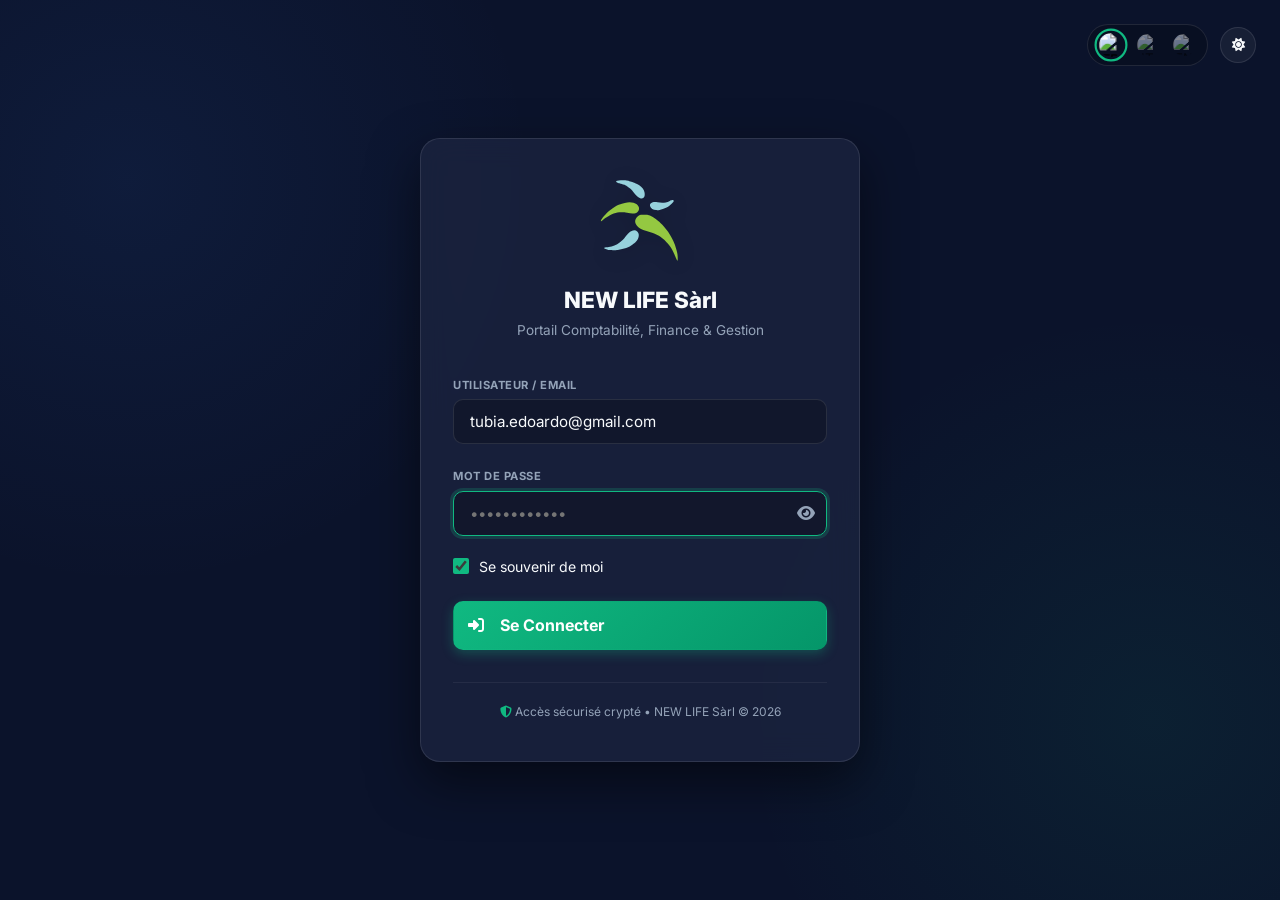
==== commit 214c052f: "mod 06" ====
--- a/aml.html
+++ b/aml.html
@@ -614,9 +614,9 @@
     </div>
 
     <!-- Data & Scripts -->
-    <script src="data.js?v=1791829229"></script>
-    <script src="aml_data.js?v=1791829229"></script>
-    <script src="i18n.js?v=20261008"></script>
+    <script src="data.js?v=1793443603"></script>
+    <script src="aml_data.js?v=1793443603"></script>
+    <script src="i18n.js?v=1793443603"></script>
     <script src="aml_app.js?v=20261008"></script>
 </body>
 </html>
--- a/style.css
+++ b/style.css
@@ -11,6 +11,7 @@
     --accent-amber: #f59e0b;
     --accent-rose: #f43f5e;
     --accent-cyan: #06b6d4;
+    --accent-purple: #a855f7;
     --border-color: rgba(255, 255, 255, 0.1);
     --border-subtle: rgba(255, 255, 255, 0.06);
     --glass-shadow: 0 10px 30px 0 rgba(0, 0, 0, 0.45);
@@ -54,6 +55,7 @@
 .text-amber { color: var(--accent-amber) !important; }
 .text-rose { color: var(--accent-rose) !important; }
 .text-cyan { color: var(--accent-cyan) !important; }
+.text-purple { color: var(--accent-purple) !important; }
 .text-muted { color: var(--text-muted) !important; }
 .text-bold { font-weight: 700; }
 .text-right { text-align: right; white-space: nowrap; }
@@ -442,6 +444,7 @@
 .kpi-icon.amber { background: rgba(245, 158, 11, 0.15); color: var(--accent-amber); }
 .kpi-icon.rose { background: rgba(244, 63, 94, 0.15); color: var(--accent-rose); }
 .kpi-icon.cyan { background: rgba(6, 182, 212, 0.15); color: var(--accent-cyan); }
+.kpi-icon.purple { background: rgba(168, 85, 247, 0.15); color: var(--accent-purple); }
 
 .kpi-value {
     font-size: 1.65rem;
@@ -571,22 +574,24 @@
 }
 
 /* Data Tables */
-.table-container {
+.table-container, .table-card {
     overflow-x: auto;
     border-radius: 12px;
     border: 1px solid var(--border-color);
     margin-bottom: 1.5rem;
-}
-
-.custom-table {
+    background: var(--bg-dark-card);
+}
+
+.custom-table, .data-table {
     width: 100%;
     border-collapse: collapse;
     text-align: left;
     font-size: 0.85rem;
 }
 
-.custom-table th {
-    background: rgba(0, 0, 0, 0.3);
+.custom-table th, .data-table th {
+    background: rgba(11, 19, 43, 0.92);
+    backdrop-filter: blur(8px);
     color: var(--text-muted);
     font-weight: 700;
     text-transform: uppercase;
@@ -595,33 +600,36 @@
     padding: 0.85rem 1rem;
     border-bottom: 1px solid var(--border-color);
     white-space: nowrap;
-}
-
-body.theme-light .custom-table th {
-    background: #f8fafc;
-}
-
-.custom-table td {
+    position: sticky;
+    top: 0;
+    z-index: 5;
+}
+
+body.theme-light .custom-table th, body.theme-light .data-table th {
+    background: rgba(248, 250, 252, 0.95);
+}
+
+.custom-table td, .data-table td {
     padding: 0.8rem 1rem;
     border-bottom: 1px solid var(--border-subtle);
     color: var(--text-main);
     vertical-align: middle;
 }
 
-.custom-table td.text-right {
+.custom-table td.text-right, .data-table td.text-right {
     text-align: right;
     white-space: nowrap;
 }
 
-.custom-table tr:hover {
-    background: rgba(255, 255, 255, 0.03);
-}
-
-body.theme-light .custom-table tr:hover {
-    background: rgba(0, 0, 0, 0.02);
-}
-
-.custom-table tr:last-child td {
+.custom-table tr:hover, .data-table tr:hover {
+    background: rgba(255, 255, 255, 0.035);
+}
+
+body.theme-light .custom-table tr:hover, body.theme-light .data-table tr:hover {
+    background: rgba(0, 0, 0, 0.025);
+}
+
+.custom-table tr:last-child td, .data-table tr:last-child td {
     border-bottom: none;
 }
 
@@ -1602,15 +1610,271 @@
 }
 
 /* Responsive */
+/* Custom Scrollbars */
+::-webkit-scrollbar {
+    width: 8px;
+    height: 8px;
+}
+::-webkit-scrollbar-track {
+    background: rgba(0, 0, 0, 0.15);
+}
+::-webkit-scrollbar-thumb {
+    background: rgba(148, 163, 184, 0.3);
+    border-radius: 4px;
+}
+::-webkit-scrollbar-thumb:hover {
+    background: rgba(16, 185, 129, 0.6);
+}
+
+/* Unified Forms & Modal Controls (Participations, AML, Documents) */
+.form-label {
+    display: block;
+    font-size: 0.78rem;
+    font-weight: 600;
+    color: var(--text-muted);
+    margin-bottom: 0.35rem;
+}
+
+.form-control {
+    width: 100%;
+    background: rgba(0, 0, 0, 0.25);
+    border: 1px solid var(--border-color);
+    color: var(--text-main);
+    padding: 0.58rem 0.85rem;
+    border-radius: 8px;
+    font-size: 0.85rem;
+    outline: none;
+    transition: border-color 0.2s, box-shadow 0.2s;
+}
+
+body.theme-light .form-control {
+    background: #ffffff;
+    border-color: #cbd5e1;
+    color: #0f172a;
+}
+
+.form-control:focus {
+    border-color: var(--accent-emerald);
+    box-shadow: 0 0 0 3px rgba(16, 185, 129, 0.15);
+}
+
+.form-control option {
+    background: var(--bg-dark-card);
+    color: var(--text-main);
+}
+
+body.theme-light .form-control option {
+    background: #ffffff;
+    color: #0f172a;
+}
+
+.modal-content {
+    background: var(--bg-dark-card);
+    border: 1px solid var(--border-color);
+    border-radius: 16px;
+    padding: 1.25rem 1.5rem;
+    box-shadow: 0 20px 40px rgba(0, 0, 0, 0.6);
+}
+
+.filter-pill {
+    background: rgba(255, 255, 255, 0.05);
+    border: 1px solid var(--border-color);
+    color: var(--text-muted);
+    padding: 0.35rem 0.75rem;
+    border-radius: 20px;
+    font-size: 0.78rem;
+    font-weight: 600;
+    cursor: pointer;
+    transition: all 0.2s ease;
+}
+
+.filter-pill:hover {
+    color: var(--text-main);
+    border-color: var(--accent-emerald);
+}
+
+.filter-pill.active {
+    background: rgba(16, 185, 129, 0.18);
+    color: var(--accent-emerald);
+    border-color: var(--accent-emerald);
+}
+
+/* Interactive Copyable Badges & Fields */
+.copyable-badge {
+    cursor: pointer;
+    transition: all 0.2s ease;
+    position: relative;
+}
+
+.copyable-badge:hover {
+    transform: translateY(-2px);
+    filter: brightness(1.15);
+    box-shadow: 0 4px 12px rgba(0, 0, 0, 0.25);
+}
+
+.copyable-badge:active {
+    transform: translateY(0);
+}
+
+.copy-mini-btn {
+    background: none;
+    border: none;
+    color: var(--text-muted);
+    cursor: pointer;
+    padding: 0.1rem 0.35rem;
+    border-radius: 4px;
+    font-size: 0.75rem;
+    opacity: 0.65;
+    transition: all 0.15s ease;
+}
+
+.copy-mini-btn:hover {
+    opacity: 1;
+    color: var(--accent-emerald);
+    background: rgba(16, 185, 129, 0.15);
+}
+
+/* Global Command Palette / Quick Search (Ctrl+K) */
+.cmd-search-trigger {
+    display: inline-flex;
+    align-items: center;
+    gap: 0.6rem;
+    background: rgba(0, 0, 0, 0.22);
+    border: 1px solid var(--border-color);
+    color: var(--text-muted);
+    padding: 0.42rem 0.85rem;
+    border-radius: 24px;
+    font-size: 0.8rem;
+    font-weight: 600;
+    cursor: pointer;
+    transition: all 0.2s ease;
+}
+
+body.theme-light .cmd-search-trigger {
+    background: #f1f5f9;
+}
+
+.cmd-search-trigger:hover {
+    color: var(--text-main);
+    border-color: var(--accent-emerald);
+    background: rgba(16, 185, 129, 0.08);
+}
+
+.cmd-kbd {
+    font-family: monospace;
+    font-size: 0.7rem;
+    padding: 0.1rem 0.4rem;
+    border-radius: 5px;
+    background: rgba(255, 255, 255, 0.08);
+    border: 1px solid var(--border-subtle);
+    color: var(--text-muted);
+}
+
+body.theme-light .cmd-kbd {
+    background: #e2e8f0;
+    color: #475569;
+}
+
+.cmd-palette-item {
+    display: flex;
+    align-items: center;
+    justify-content: space-between;
+    padding: 0.7rem 0.95rem;
+    border-radius: 10px;
+    color: var(--text-main);
+    text-decoration: none;
+    transition: all 0.15s ease;
+    cursor: pointer;
+    border: 1px solid transparent;
+}
+
+.cmd-palette-item:hover, .cmd-palette-item.selected {
+    background: rgba(16, 185, 129, 0.12);
+    border-color: rgba(16, 185, 129, 0.35);
+}
+
+/* Floating Back-to-Top Button */
+.scroll-top-btn {
+    position: fixed;
+    bottom: 2rem;
+    right: 2rem;
+    width: 42px;
+    height: 42px;
+    border-radius: 50%;
+    background: var(--bg-dark-card);
+    border: 1px solid var(--accent-emerald);
+    color: var(--accent-emerald);
+    display: flex;
+    align-items: center;
+    justify-content: center;
+    cursor: pointer;
+    box-shadow: 0 8px 20px rgba(0, 0, 0, 0.4);
+    z-index: 950;
+    opacity: 0;
+    pointer-events: none;
+    transform: translateY(15px);
+    transition: all 0.25s ease;
+}
+
+.scroll-top-btn.visible {
+    opacity: 1;
+    pointer-events: auto;
+    transform: translateY(0);
+}
+
+.scroll-top-btn:hover {
+    background: var(--accent-emerald);
+    color: #ffffff;
+    transform: translateY(-3px);
+}
+
+/* Mobile Topbar & Drawer Navigation */
+.mobile-nav-bar {
+    display: none;
+    align-items: center;
+    justify-content: space-between;
+    padding: 0.75rem 1rem;
+    margin: 0.75rem 1rem 0 1rem;
+    border-radius: 12px;
+    position: sticky;
+    top: 0.5rem;
+    z-index: 90;
+}
+
+.sidebar-backdrop {
+    display: none;
+    position: fixed;
+    inset: 0;
+    background: rgba(0, 0, 0, 0.65);
+    backdrop-filter: blur(4px);
+    z-index: 98;
+}
+
+.sidebar-backdrop.active {
+    display: block;
+}
+
 @media (max-width: 1024px) {
     .app-container {
         flex-direction: column;
     }
+    .mobile-nav-bar {
+        display: flex;
+    }
     .sidebar {
-        width: calc(100% - 2rem);
-        height: auto;
-        position: static;
-        margin: 1rem;
+        position: fixed;
+        top: 0;
+        left: 0;
+        width: 290px;
+        height: 100vh;
+        margin: 0;
+        border-radius: 0 16px 16px 0;
+        z-index: 100;
+        transform: translateX(-105%);
+        transition: transform 0.3s cubic-bezier(0.4, 0, 0.2, 1);
+    }
+    .sidebar.mobile-open {
+        transform: translateX(0);
     }
     .main-content {
         max-width: 100%;
